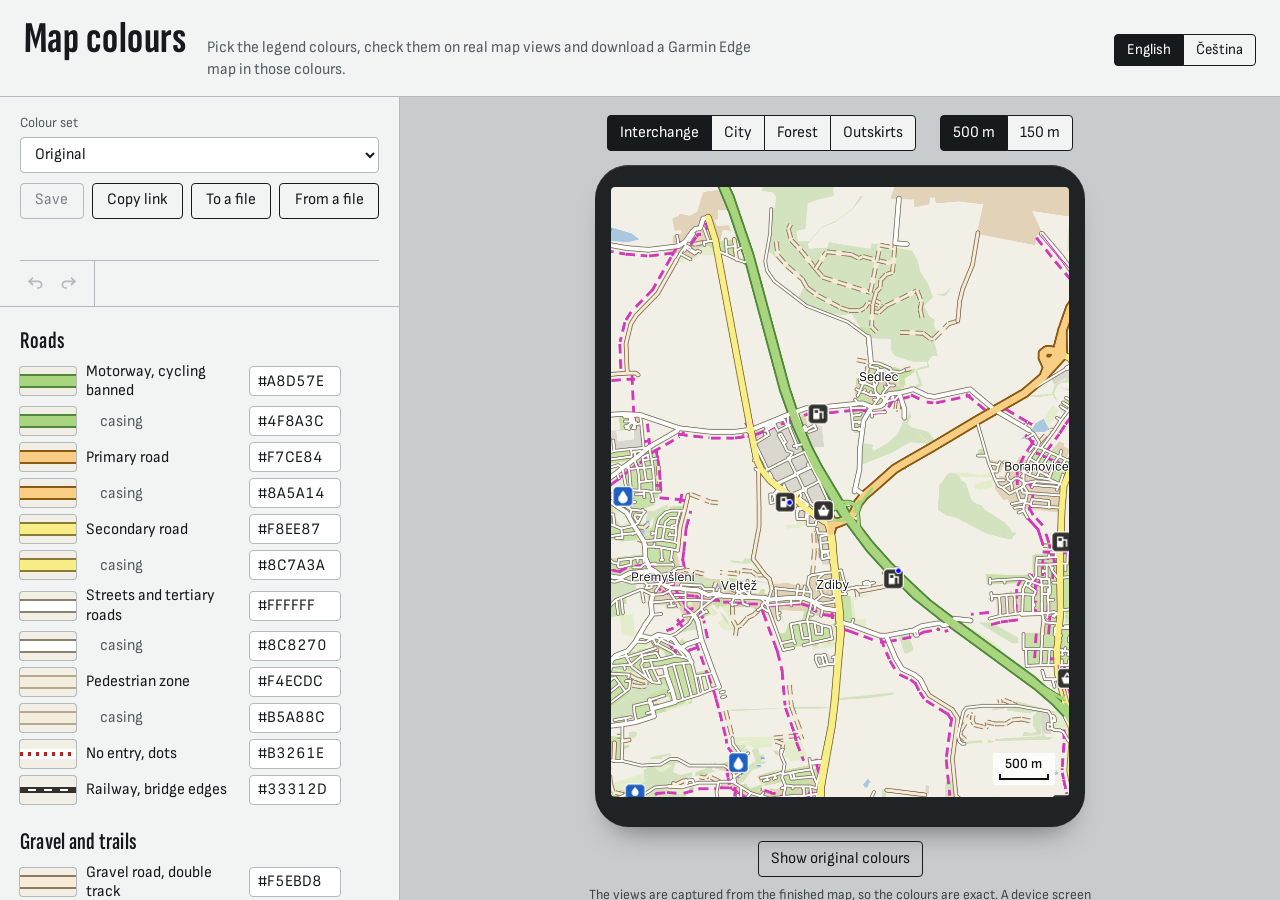
==== index.html @ 85e08452 "Publish the map colours page, 2026-11-19 Co-Authored-By: Claude Fable 5.2 <noreply@anthropic.com>" ====
<!doctype html>
<html lang="en">
<head>
<meta charset="utf-8">
<meta name="viewport" content="width=device-width, initial-scale=1">
<title>Map colours for Garmin Edge</title>
<meta name="description" content="Pick the colours of a cycling map for Garmin Edge, preview them and download the recoloured .img. Everything happens in your browser.">
<link rel="icon" href="data:,">
<link rel="preconnect" href="https://fonts.googleapis.com">
<link rel="preconnect" href="https://fonts.gstatic.com" crossorigin>
<link href="https://fonts.googleapis.com/css2?family=Sofia+Sans+Extra+Condensed:wght@600;700&family=Sofia+Sans+Semi+Condensed:wght@400;500;600&display=swap" rel="stylesheet">
<link rel="stylesheet" href="style.css">
</head>
<body>
<header class="top">
  <h1 data-i18n="heading">Map colours</h1>
  <p class="lede" data-i18n="lede">Pick the legend colours, check them on real map views and download a Garmin Edge map in those colours.</p>
  <nav class="languages" id="languages" aria-label="Language" data-i18n-label="languages"></nav>
</header>

<main class="bench">
  <section class="legend" aria-label="Legend" data-i18n-label="legend">
    <div class="legend-tools">
      <label class="field">
        <span data-i18n="presetLabel">Colour set</span>
        <select id="preset"></select>
      </label>
      <p class="preset-note" id="preset-note" hidden></p>
      <div class="tool-row" id="set-tools">
        <button type="button" id="save-set" data-i18n="saveSet">Save</button>
        <button type="button" id="copy-link" data-i18n="copyLink" data-i18n-title="copyLinkTitle">Copy link</button>
        <button type="button" id="save-palette" data-i18n="toFile" data-i18n-label="savePalette" data-i18n-title="savePalette">To a file</button>
        <button type="button" id="load-palette" data-i18n="fromFile" data-i18n-label="loadPalette" data-i18n-title="loadPalette">From a file</button>
        <input type="file" id="palette-file" accept="application/json,.json" hidden>
      </div>
      <form class="tool-row" id="set-form" novalidate hidden>
        <input type="text" id="set-name" maxlength="40" spellcheck="false" autocomplete="off">
        <button type="submit" id="set-confirm">Save</button>
        <button type="button" class="icon" id="set-cancel" aria-label="Cancel" data-i18n-label="cancel" data-i18n-title="cancel">
          <svg viewBox="0 0 24 24" aria-hidden="true"><path d="M6 6l12 12"/><path d="M18 6L6 18"/></svg>
        </button>
      </form>
      <p class="message" id="palette-message" role="status"></p>
    </div>
    <div class="history" role="group" aria-label="History of changes" data-i18n-label="history">
      <button type="button" class="history-arrow" id="history-back" aria-label="Step back" data-i18n-label="historyBack">
        <svg viewBox="0 0 24 24" aria-hidden="true"><path d="M9 14l-4-4 4-4"/><path d="M5 10h11a4 4 0 1 1 0 8h-1"/></svg>
      </button>
      <button type="button" class="history-arrow" id="history-forward" aria-label="Step forward" data-i18n-label="historyForward">
        <svg viewBox="0 0 24 24" aria-hidden="true"><path d="M15 14l4-4-4-4"/><path d="M19 10H8a4 4 0 1 0 0 8h1"/></svg>
      </button>
      <div class="history-strip" id="history-strip"></div>
    </div>
    <div id="legend"></div>
  </section>

  <section class="stage" aria-label="Preview" data-i18n-label="preview">
    <div class="stage-controls">
      <div class="tabs" id="scenes" role="tablist" aria-label="Place" data-i18n-label="place"></div>
      <div class="segmented" id="screens" role="group" aria-label="Scale" data-i18n-label="scale"></div>
    </div>

    <div class="device">
      <div class="screen" id="screen">
        <canvas id="view" width="960" height="1280" aria-label="Map view in the chosen colours" data-i18n-label="viewLabel"></canvas>
        <div class="scale" id="scale" hidden><span id="scale-label"></span><i id="scale-bar"></i></div>
        <p class="screen-status" id="frame-status" role="status">Loading the view…</p>
      </div>
    </div>

    <div class="under-device">
      <button type="button" id="compare" aria-pressed="false">Show original colours</button>
      <p class="credit">
        <span data-i18n="credit">The views are captured from the finished map, so the colours are exact. A device screen looks paler than a monitor.</span>
        <a href="https://www.openstreetmap.org/copyright" data-i18n="osmCredit">Map data © OpenStreetMap contributors, ODbL</a>
      </p>
    </div>

    <div class="export">
      <h2 data-i18n="exportHeading">Download the map</h2>
      <div class="field" id="device-field" hidden>
        <span id="device-label" data-i18n="device">Device</span>
        <div class="segmented" id="devices" role="group" aria-labelledby="device-label"></div>
      </div>
      <div class="export-row">
        <label class="field">
          <span data-i18n="region">Region</span>
          <select id="region"></select>
        </label>
        <button type="button" class="primary" id="download" data-i18n="download">Download .img</button>
      </div>
      <progress id="progress" max="1" value="0" hidden></progress>
      <p class="message" id="export-message" role="status">The file is put together in your browser; nothing is sent to a server. Copy it to the Garmin folder on the device.</p>
    </div>

    <section class="install" aria-labelledby="install-heading">
      <h2 id="install-heading" data-i18n="installHeading">Put the map on your Edge</h2>
      <ol>
        <li data-i18n="installConnect">Connect the Edge to a computer with a USB cable. Windows shows it in Explorer. On a Mac, an Edge 530, 830 or 1030 appears as a disk in Finder; an Edge 540, 840, 1040, 1050 or newer needs a file transfer app such as OpenMTP.</li>
        <li data-i18n="installCopy">Copy the downloaded .img file into the Garmin folder on the device. The file can have any name.</li>
        <li data-i18n="installRestart">Unplug the cable and wait for the Edge to restart.</li>
        <li data-i18n="installEnable">On the Edge, open the settings of the profile you ride with, go to Navigation, then Map, and switch the new map on in the list of maps.</li>
        <li data-i18n="installDetail" data-device="edge1060" hidden>In the same Map settings, open Appearance and set Map Detail to Less. The map is drawn for that setting.</li>
        <li data-i18n="installStock">Leave Garmin's own map switched on as well. This map is drawn on top; routes are still calculated by Garmin's map, because this one has no routing data.</li>
      </ol>
      <p class="install-note" data-i18n="installTried">Tried on an Edge 830 so far: labels, navigation and rerouting work. For other models the steps follow Garmin's manuals. If the map does not appear, switch Garmin's map off for a moment to check that the device reads the file.</p>    </section>
  </section>
</main>

<script type="module" src="app.js"></script>
</body>
</html>
---- style.css ----
/* Стол картографа: нейтрально-серое окружение, чтобы интерфейс не искажал восприятие цветов карты. */
:root {
  --surround: #C8CCCE;
  --panel: #F2F3F3;
  --ink: #171A1C;
  --muted: #555D61;
  --rule: #B3B9BC;
  --accent: #0A6B74;
  --bezel: #1F2326;
  --map-bg: #F1EFE6;
  --ui: "Sofia Sans Semi Condensed", "Helvetica Neue", Arial, sans-serif;
  --display: "Sofia Sans Extra Condensed", "Arial Narrow", sans-serif;
}

* { box-sizing: border-box; }

body {
  margin: 0;
  background: var(--surround);
  color: var(--ink);
  font: 400 16px/1.4 var(--ui);
  /* Легенда и превью прокручиваются порознь: кадр остаётся на виду, пока листаешь цвета. */
  height: 100vh;
  display: flex;
  flex-direction: column;
}

button, select, input { font: inherit; color: inherit; }

:focus-visible { outline: 2px solid var(--accent); outline-offset: 2px; }

.top {
  display: flex;
  align-items: baseline;
  gap: 20px;
  flex-wrap: wrap;
  padding: 18px 24px 14px;
  background: var(--panel);
  border-bottom: 1px solid var(--rule);
}

h1 {
  margin: 0;
  font: 700 44px/0.95 var(--display);
  letter-spacing: 0.01em;
}

.lede { margin: 0; max-width: 62ch; color: var(--muted); }

.languages { margin-left: auto; align-self: center; }
.languages button { height: 32px; font-size: 15px; }

.bench {
  flex: 1;
  min-height: 0;
  display: grid;
  grid-template-columns: minmax(320px, 400px) 1fr;
}
.legend, .stage { overflow-y: auto; }

/* ---------- легенда ---------- */
.legend {
  background: var(--panel);
  border-right: 1px solid var(--rule);
  padding: 16px 20px 40px;
}

.legend-tools { padding-bottom: 14px; border-bottom: 1px solid var(--rule); container-type: inline-size; }

.field { display: grid; gap: 4px; }
.field[hidden] { display: none; }
.field > span { font-size: 14px; color: var(--muted); }

select {
  height: 36px;
  padding: 0 10px;
  border: 1px solid var(--rule);
  border-radius: 4px;
  background: #fff;
}

.preset-note { margin: 8px 0 0; font-size: 14px; color: var(--muted); }

.tool-row { display: flex; gap: 8px; flex-wrap: wrap; margin-top: 10px; }
.tool-row[hidden] { display: none !important; }
/* Четыре кнопки набора занимают строку целиком; где строка для них узка, встают два на два, а не три и одна. */
#set-tools button { flex: 1 1 auto; padding: 0 10px; }
@container (max-width: 349px) {
  #set-tools { display: grid; grid-template-columns: 1fr 1fr; }
}
/* Кнопка «Сохранить» на готовом наборе: выглядит выключенной, но по нажатию объясняет почему. */
.tool-row button[aria-disabled="true"] { border-color: var(--rule); color: #7A8286; cursor: default; }
.tool-row button[aria-disabled="true"]:hover { background: transparent; }

/* Строка кнопок на время превращается в поле: имя набора или ссылка. */
#set-form { flex-wrap: nowrap; }
#set-name {
  flex: 1;
  min-width: 0;
  height: 36px;
  padding: 0 10px;
  border: 1px solid var(--rule);
  border-radius: 4px;
  background: #fff;
}
#set-name.invalid { border-color: #9B1C1C; }
button.icon { flex: none; width: 36px; padding: 0; display: grid; place-items: center; }
button.icon svg {
  width: 18px;
  height: 18px;
  fill: none;
  stroke: currentColor;
  stroke-width: 2;
  stroke-linecap: round;
}

button {
  height: 36px;
  padding: 0 12px;
  border: 1px solid var(--ink);
  border-radius: 4px;
  background: transparent;
  cursor: pointer;
}
button:hover { background: rgba(23, 26, 28, 0.07); }
button[aria-pressed="true"] { background: var(--ink); color: #fff; }
button.primary { background: var(--ink); color: #fff; font-weight: 600; padding: 0 18px; }
button.primary:hover { background: #2C3236; }
button:disabled { opacity: 0.5; cursor: default; }

.message { margin: 8px 0 0; font-size: 14px; color: var(--muted); min-height: 1.4em; }
.message.error { color: #9B1C1C; }

/* История правок: стрелки и лента образцов. Прилипает к верху легенды, чтобы быть под рукой в конце списка.
   Отступ прилипания браузер считает от края содержимого, поэтому top гасит верхнее поле легенды. */
.history {
  position: sticky;
  top: -16px;
  z-index: 1;
  display: flex;
  align-items: center;
  gap: 4px;
  height: 46px;
  margin: 0 -20px;
  padding: 0 20px;
  background: var(--panel);
  border-bottom: 1px solid var(--rule);
}
.history-arrow {
  flex: none;
  width: 30px;
  height: 30px;
  padding: 0;
  border: 0;
  display: grid;
  place-items: center;
}
.history-arrow svg {
  width: 20px;
  height: 20px;
  fill: none;
  stroke: currentColor;
  stroke-width: 2;
  stroke-linecap: round;
  stroke-linejoin: round;
}
/* Не disabled: кнопка остаётся в порядке обхода и не теряет фокус, когда шаги кончились. */
.history-arrow[aria-disabled="true"] { color: var(--rule); cursor: default; }
.history-arrow[aria-disabled="true"]:hover { background: transparent; }

.history-strip {
  position: relative;
  flex: 1;
  width: 0;                /* иначе длинная лента распирает страницу на узком экране, вместо того чтобы прокручиваться */
  min-width: 0;
  display: flex;
  align-items: center;
  gap: 7px;
  height: 100%;
  margin-left: 6px;
  padding: 0 6px 0 12px;
  border-left: 1px solid var(--rule);
  overflow-x: auto;
  scrollbar-width: none;
}
.history-strip::-webkit-scrollbar { display: none; }

.swatch {
  flex: none;
  display: flex;
  width: 22px;
  height: 22px;
  padding: 0;
  border: 0;
  border-radius: 3px;
  box-shadow: 0 0 0 1px var(--rule);
  overflow: hidden;
}
.swatch i { flex: 1; }
.swatch[aria-current="step"] { box-shadow: 0 0 0 2px var(--panel), 0 0 0 4px var(--ink); }
/* Отменённые шаги: бледнеет заливка, рамка остаётся, иначе светлый образец пропадает совсем. */
.swatch.ahead i { opacity: 0.35; }
.swatch.ahead:hover i, .swatch.ahead:focus-visible i { opacity: 1; }

.group h2 {
  margin: 22px 0 6px;
  font: 600 24px/1 var(--display);
  letter-spacing: 0.01em;
}

.row {
  display: grid;
  grid-template-columns: 56px 1fr 92px 28px;
  align-items: center;
  gap: 10px;
  padding: 3px 0;
}
.row.sub .name { color: var(--muted); padding-left: 14px; }

.name { min-width: 0; overflow-wrap: anywhere; line-height: 1.2; }

/* Образец стоит на плашке цвета фона карты: контраст с фоном виден прямо в легенде. */
.well {
  position: relative;
  width: 56px;
  height: 28px;
  border-radius: 3px;
  background: var(--map-bg);
  box-shadow: 0 0 0 1px var(--rule);
  display: grid;
  place-items: center;
  overflow: hidden;
}
.well input[type="color"] {
  position: absolute;
  inset: 0;
  width: 100%;
  height: 100%;
  opacity: 0;
  cursor: pointer;
  border: 0;
  padding: 0;
}
.well:focus-within { outline: 2px solid var(--accent); outline-offset: 2px; }

.sample { display: block; width: 100%; }
.k-road .sample { height: 14px; background: var(--c); border-block: 2px solid var(--pair); }
.k-casing .sample { height: 14px; background: var(--pair); border-block: 2px solid var(--c); }
.k-line .sample { height: 3px; background: var(--c); }
.k-dash .sample { height: 3px; background: repeating-linear-gradient(90deg, var(--c) 0 6px, transparent 6px 10px); }
.k-longdash .sample { height: 4px; background: repeating-linear-gradient(90deg, var(--c) 0 11px, transparent 11px 17px); }
.k-dotline .sample { height: 3px; background: repeating-linear-gradient(90deg, var(--c) 0 3px, transparent 3px 8px); }
.k-dots .sample {
  height: 10px;
  background:
    repeating-linear-gradient(90deg, var(--c) 0 3px, transparent 3px 8px) center / 100% 4px no-repeat,
    var(--pair);
}
.k-rail .sample {
  height: 6px;
  background:
    repeating-linear-gradient(90deg, transparent 0 8px, var(--pair) 8px 16px) center / 100% 2px no-repeat,
    var(--c);
}
.k-area .sample { height: 28px; background: var(--c); }
.k-marks .sample {
  height: 28px;
  background: radial-gradient(circle, var(--c) 0 1.6px, transparent 2px) 0 0 / 11px 11px, var(--pair);
}
.k-hatch .sample {
  height: 28px;
  background: repeating-linear-gradient(135deg, var(--c) 0 2px, transparent 2px 9px);
}
.k-wet .sample {
  height: 28px;
  background: linear-gradient(90deg, var(--c) 0 50%, transparent 50%) 0 3px / 16px 7px;
  -webkit-mask: repeating-linear-gradient(#000 0 2px, transparent 2px 7px);
  mask: repeating-linear-gradient(#000 0 2px, transparent 2px 7px);
}
.k-text .sample { width: auto; color: var(--c); font: 600 17px/1 var(--ui); }

.hex {
  width: 92px;
  height: 30px;
  padding: 0 8px;
  border: 1px solid var(--rule);
  border-radius: 4px;
  background: #fff;
  font-variant-numeric: tabular-nums;
  text-transform: uppercase;
}
.hex.invalid { border-color: #9B1C1C; }

.undo {
  width: 28px;
  height: 28px;
  padding: 0;
  border: 0;
  border-radius: 50%;
  font-size: 17px;
  line-height: 1;
  color: var(--accent);
  visibility: hidden;
}
.row.changed .undo { visibility: visible; }

/* ---------- превью ---------- */
.stage {
  padding: 18px 24px 48px;
  display: grid;
  justify-items: center;
  align-content: start;
  gap: 14px;
}

.stage-controls {
  display: flex;
  gap: 14px 24px;
  flex-wrap: wrap;
  justify-content: center;
  align-items: center;
}

.tabs, .segmented, .languages { display: flex; flex-wrap: wrap; }
.tabs button, .segmented button, .languages button { border-radius: 0; margin-left: -1px; background: var(--panel); }
.tabs button:first-child, .segmented button:first-child, .languages button:first-child { border-radius: 4px 0 0 4px; margin-left: 0; }
.tabs button:last-child, .segmented button:last-child, .languages button:last-child { border-radius: 0 4px 4px 0; }
.tabs button[aria-selected="true"], .segmented button[aria-pressed="true"], .languages button[aria-pressed="true"] { background: var(--ink); color: #fff; }

.device {
  padding: 22px 16px 30px;
  border-radius: 34px;
  background: var(--bezel);
  box-shadow: 0 1px 0 #3A4044 inset, 0 18px 30px -18px rgba(0, 0, 0, 0.55);
  max-width: 100%;
}

.screen {
  position: relative;
  container-type: inline-size;
  /* 480 точек — размер области карты на приборе; на низком экране кадр сжимается, чтобы влезть целиком */
  width: clamp(300px, calc((100vh - 290px) * 0.75), 480px);
  max-width: 100%;
  aspect-ratio: 3 / 4;
  background: #000;
  border-radius: 4px;
  overflow: hidden;
}
.screen canvas { display: block; width: 100%; height: 100%; }

.scale {
  position: absolute;
  right: 14px;
  bottom: 12px;
  display: grid;
  justify-items: center;
  gap: 3px;
  padding: 4px 6px 5px;
  background: rgba(255, 255, 255, 0.82);
  border-radius: 2px;
  font: 600 14px/1 var(--ui);
  color: #111;
}
.scale i {
  display: block;
  height: 6px;
  border: 2px solid #111;
  border-top: 0;
}

.screen-status {
  position: absolute;
  inset: 0;
  margin: 0;
  display: grid;
  place-items: center;
  padding: 24px;
  text-align: center;
  color: #E4E7E8;
  background: rgba(20, 23, 25, 0.86);
}
.screen-status[hidden] { display: none; }

.under-device { display: grid; justify-items: center; gap: 8px; max-width: 520px; }
.credit { margin: 0; font-size: 14px; color: #3F474B; text-align: center; }
.credit a { color: inherit; text-underline-offset: 2px; }

.export, .install {
  width: min(520px, 100%);
  padding: 16px 18px 14px;
  background: var(--panel);
  border: 1px solid var(--rule);
  border-radius: 6px;
}
.export h2, .install h2 { margin: 0 0 10px; font: 600 24px/1 var(--display); }

.install ol { margin: 0; padding-left: 1.3em; display: grid; gap: 6px; }
.install ol li::marker { font-weight: 600; font-variant-numeric: tabular-nums; }
.install-note { margin: 12px 0 0; font-size: 14px; color: var(--muted); }
/* Выбор прибора: две равные кнопки во всю ширину; на узком экране подпись переносится внутри кнопки. */
#device-field { margin-bottom: 12px; }
#devices { flex-wrap: nowrap; }
#devices button { flex: 1 1 0; height: auto; min-height: 36px; padding: 6px 10px; line-height: 1.2; }
.export-row { display: flex; gap: 12px; align-items: end; flex-wrap: wrap; }
.export-row .field { flex: 1 1 200px; }
progress { width: 100%; height: 8px; margin-top: 12px; accent-color: var(--accent); }

@media (max-width: 860px) {
  body { height: auto; display: block; }
  .legend, .stage { overflow-y: visible; }
  .stage > * { min-width: 0; max-width: 100%; }
  .device { padding: 16px 10px 22px; border-radius: 26px; }
  .screen { width: min(480px, calc(100vw - 52px)); }
  .bench { grid-template-columns: 1fr; }
  .stage { order: -1; padding: 16px 16px 28px; }
  .legend { border-right: 0; border-top: 1px solid var(--rule); padding: 16px 16px 40px; }
  .history { top: 0; margin: 0 -16px; padding: 0 16px; }
  h1 { font-size: 36px; }
  .top { padding: 14px 16px 12px; gap: 10px 20px; }
  .languages { margin-left: 0; }
}
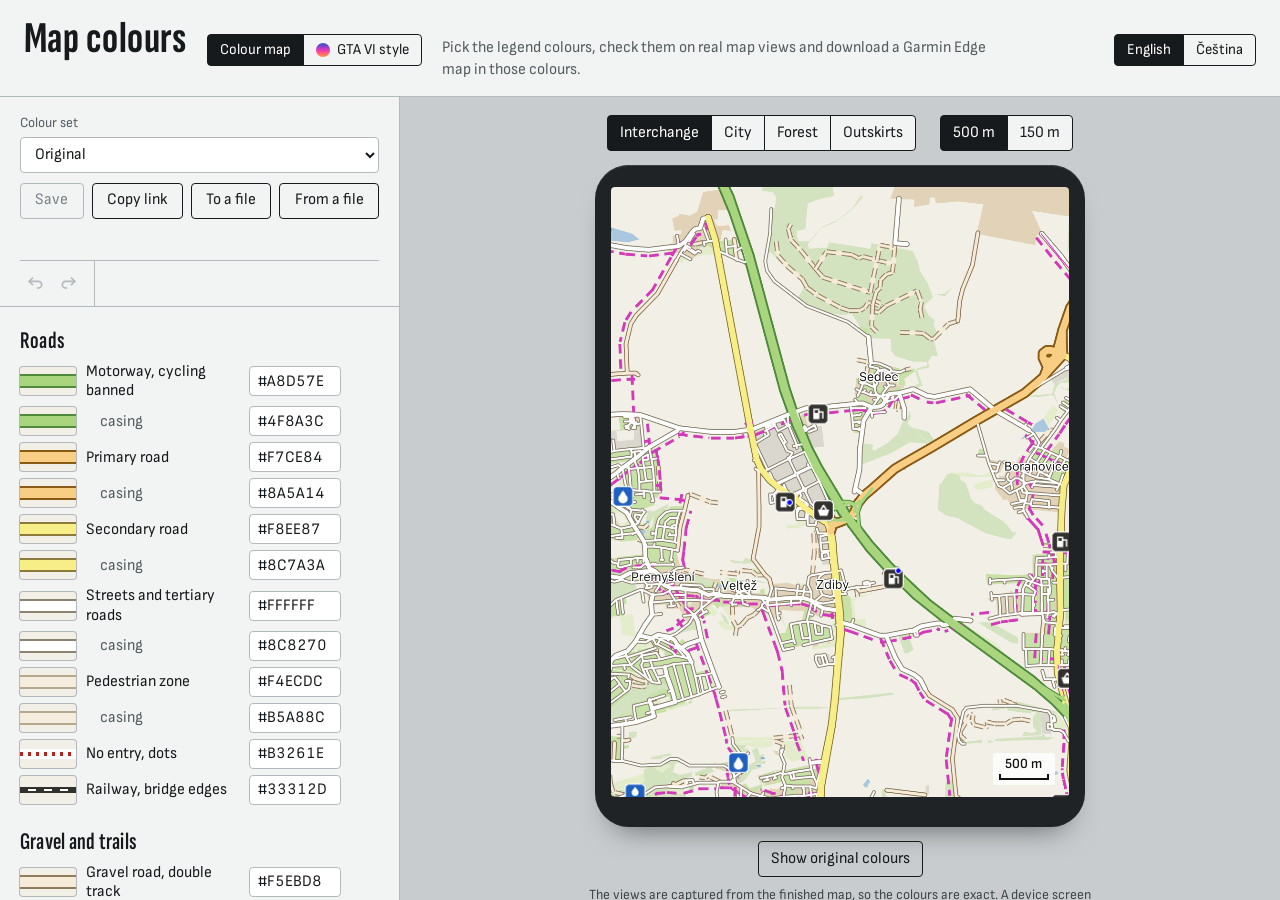
==== commit 32081bf7: "Publish the map colours page, 2026-11-25 Co-Authored-By: Claude Opus 5.5 <noreply@anthropic.com>" ====
--- a/index.html
+++ b/index.html
@@ -9,12 +9,18 @@
 <link rel="preconnect" href="https://fonts.googleapis.com">
 <link rel="preconnect" href="https://fonts.gstatic.com" crossorigin>
 <link href="https://fonts.googleapis.com/css2?family=Sofia+Sans+Extra+Condensed:wght@600;700&family=Sofia+Sans+Semi+Condensed:wght@400;500;600&display=swap" rel="stylesheet">
-<link rel="stylesheet" href="style.css">
+<link rel="stylesheet" href="style.css?v=0264073da9">
+<link rel="stylesheet" href="gta.css?v=0264073da9">
 </head>
 <body>
+<div class="sky" aria-hidden="true"><i class="day"></i><i class="night"></i></div>
 <header class="top">
   <h1 data-i18n="heading">Map colours</h1>
-  <p class="lede" data-i18n="lede">Pick the legend colours, check them on real map views and download a Garmin Edge map in those colours.</p>
+  <nav class="modes" id="modes" aria-label="Map" data-i18n-label="modes">
+    <a href="./" data-mode="colour" data-i18n="modeColour">Colour map</a>
+    <a href="?map=gta" data-mode="gta" class="gta" data-i18n="modeGta">GTA VI style</a>
+  </nav>
+  <p class="lede" id="lede" data-i18n="lede">Pick the legend colours, check them on real map views and download a Garmin Edge map in those colours.</p>
   <nav class="languages" id="languages" aria-label="Language" data-i18n-label="languages"></nav>
 </header>
 
@@ -107,6 +113,82 @@
   </section>
 </main>
 
-<script type="module" src="app.js"></script>
+<!-- Режим «GTA VI style» (gta.js, gta.css): готовая карта, цвета не меняются, поэтому без редактора. -->
+<div class="gta-page" id="gta-page" hidden>
+  <main class="gta-main">
+    <section class="hero">
+      <div class="pitch">
+        <p class="eyebrow" data-i18n="gtaEyebrow">New · Prague and Brdy</p>
+        <h2 class="title"><span class="pre" data-i18n="gtaTitlePre">The map in</span><span class="big" data-i18n="gtaTitle">GTA VI style</span></h2>
+        <p class="gta-lede" data-i18n="gtaLede">Roads in one colour, houses, a light map by day and a dark one at night. Nothing to set up: the colours are fixed.</p>
+        <ul class="features">
+          <li><span class="ico"><svg class="i" viewBox="0 0 24 24" aria-hidden="true"><path d="M4 21 9 3M20 21 15 3M12 6v2M12 11v2M12 16v3"/></svg></span>
+            <span><b data-i18n="gtaRoadsTitle">One road grey</b><span data-i18n="gtaRoads">Gold lanes on motorways, pale yellow on main roads.</span></span></li>
+          <li><span class="ico"><svg class="i" viewBox="0 0 24 24" aria-hidden="true"><path d="M3 21h18M5 21V11l7-6 7 6v10M10 21v-6h4v6"/></svg></span>
+            <span><b data-i18n="gtaHousesTitle">Houses</b><span data-i18n="gtaHouses">Every building, from 120 m in.</span></span></li>
+          <li><span class="ico"><svg class="i" viewBox="0 0 24 24" aria-hidden="true"><path d="M21 13.5A8.5 8.5 0 1 1 10.5 3a6.6 6.6 0 0 0 10.5 10.5Z"/></svg></span>
+            <span><b data-i18n="gtaNightTitle">Day and night</b><span data-i18n="gtaNight">The Edge switches with its own day and night mode.</span></span></li>
+          <li><span class="ico"><svg class="i" viewBox="0 0 24 24" aria-hidden="true"><path d="M5 20c2-3 1-6 4-8s5-1 6-4 1-4 3-5"/><path d="M4 9h3M15 17h4" stroke-dasharray="1 3"/></svg></span>
+            <span><b data-i18n="gtaTrailsTitle">Trails up close</b><span data-i18n="gtaTrails">Paths and rough tracks only at 50–80 m.</span></span></li>
+        </ul>
+        <div class="card get">
+          <h2 data-i18n="exportHeading">Download the map</h2>
+          <div class="get-row">
+            <label class="field"><span data-i18n="region">Region</span><select id="gta-region"></select></label>
+            <button type="button" class="go" id="gta-download"><svg viewBox="0 0 24 24" aria-hidden="true"><path d="M12 4v11M7 10l5 5 5-5M5 20h14"/></svg><span data-i18n="download">Download .img</span></button>
+          </div>
+          <progress id="gta-progress" max="1" value="0" hidden></progress>
+          <p class="note" id="gta-message" role="status"></p>
+        </div>
+      </div>
+
+      <div class="viewer">
+        <div class="pills scenes" id="gta-scenes" role="group" aria-label="Place" data-i18n-label="place"></div>
+        <div class="minimap">
+          <div class="mm-screen">
+            <img class="d" alt="" data-i18n-label="gtaDayView">
+            <img class="n" alt="" data-i18n-label="gtaNightView">
+            <!-- ездок в середине кадра, как Edge держит своё место на карте -->
+            <svg class="player" viewBox="-16 -16 32 32" aria-hidden="true"><circle r="13" fill="#111" stroke="#fff" stroke-width="2"/><path d="M0 -7.5 6.5 6.5 0 3 -6.5 6.5Z" fill="#fff"/></svg>
+            <p class="mm-status" id="gta-status" role="status" hidden></p>
+          </div>
+          <span class="north" aria-hidden="true">N</span>
+        </div>
+        <p class="place" id="gta-place"><b></b><span></span></p>
+        <div class="controls">
+          <div class="pills time" id="gta-time" role="group" aria-label="Day or night" data-i18n-label="gtaTime">
+            <button type="button" data-time="day"><svg viewBox="0 0 24 24" aria-hidden="true"><circle cx="12" cy="12" r="4"/><path d="M12 2v2M12 20v2M4.9 4.9l1.4 1.4M17.7 17.7l1.4 1.4M2 12h2M20 12h2M4.9 19.1l1.4-1.4M17.7 6.3l1.4-1.4"/></svg><span data-i18n="gtaDay">Day</span></button>
+            <button type="button" data-time="night"><svg viewBox="0 0 24 24" aria-hidden="true"><path d="M21 13.5A8.5 8.5 0 1 1 10.5 3a6.6 6.6 0 0 0 10.5 10.5Z"/></svg><span data-i18n="gtaNightButton">Night</span></button>
+          </div>
+          <div class="pills zoom" id="gta-screens" role="group" aria-label="Scale" data-i18n-label="scale"></div>
+        </div>
+        <p class="credit"><span data-i18n="gtaCredit">Views from the finished map.</span> <a href="https://www.openstreetmap.org/copyright" data-i18n="osmCredit">Map data © OpenStreetMap contributors, ODbL</a></p>
+      </div>
+    </section>
+
+    <section class="key" aria-labelledby="gta-key-heading">
+      <div class="key-head"><h2 id="gta-key-heading" data-i18n="gtaKeyHeading">Map key</h2><p id="gta-key-note"></p></div>
+      <div class="key-grid" id="gta-key"></div>
+    </section>
+
+    <section class="gta-install" aria-labelledby="gta-install-heading">
+      <h2 class="install-head" id="gta-install-heading" data-i18n="installHeading">Put the map on your Edge</h2>
+      <div class="card">
+        <ol>
+          <li data-i18n="installConnect">Connect the Edge to a computer with a USB cable.</li>
+          <li data-i18n="gtaInstallCopy">Copy the downloaded .img file into the Garmin folder on the device, or into Garmin/Maps on an Edge 1050 or 1060. The file can have any name.</li>
+          <li data-i18n="installRestart">Unplug the cable and wait for the Edge to restart.</li>
+          <li data-i18n="installEnable">On the Edge, open the settings of the profile you ride with, go to Navigation, then Map, and switch the new map on in the list of maps.</li>
+          <li data-i18n="gtaInstallDetail">On an Edge 1050 or 1060, open Appearance in the same Map settings and set Map Detail to Less. The map is drawn for that setting.</li>
+          <li data-i18n="gtaInstallStock">This map covers Garmin's map completely. Routes are still calculated by Garmin's map, so keep it switched on for navigation.</li>
+        </ol>
+        <p class="gta-note" data-i18n="gtaInstallTried">Not tried on a device yet.</p>
+      </div>
+    </section>
+  </main>
+  <footer class="foot" data-i18n="gtaFootnote">Inspired by GTA VI. A fan-made map, not affiliated with Rockstar Games.</footer>
+</div>
+
+<script type="module" src="app.js?v=0264073da9"></script>
 </body>
 </html>
--- a/gta.css
+++ b/gta.css
@@ -0,0 +1,255 @@
+/* Режим «GTA VI style» (gta.js). Всё здесь действует только при body.gta, кроме переключателя
+   в шапке и скрытого неба. Цвета страницы следуют за переключателем «День / Ночь» под картой.
+   Градиенты — из коллекции grabient.com/gta-6-gradients, с её собственными опорными цветами. */
+
+:root {
+  /* 3. градиент логотипа: оранжевый, розовый, фиолетовый, синий */
+  --g-logo: linear-gradient(90deg in oklch, oklch(76.53% 0.1575 52.90), oklch(70.47% 0.1875 15.90), oklch(64.09% 0.2332 342.10), oklch(56.28% 0.2161 315.90), oklch(49.93% 0.1873 292.21), oklch(51.56% 0.1814 265.12));
+  --g-logo-up: linear-gradient(0deg in oklch, oklch(76.53% 0.1575 52.90) 0%, oklch(70.47% 0.1875 15.90) 26%, oklch(64.09% 0.2332 342.10) 48%, oklch(56.28% 0.2161 315.90) 68%, oklch(49.93% 0.1873 292.21) 81%, oklch(51.56% 0.1814 265.12) 100%);
+  /* 1. неоновый кобальт, маджента и красный */
+  --g-neon: linear-gradient(90deg in oklch, oklch(58.66% 0.2094 265.08), oklch(63.39% 0.1929 277.76), oklch(62.99% 0.1819 309.46), oklch(60.24% 0.2163 349.62), oklch(61.42% 0.2494 25.56));
+  /* 9. закат над Леонидой */
+  --g-sun: radial-gradient(circle at 50% 50% in oklch, oklch(61.81% 0.2398 350.16) 0%, oklch(67.44% 0.2204 10.41) 15%, oklch(77.95% 0.1339 40.45) 33%, oklch(85.66% 0.0936 57.81) 46%, oklch(79.33% 0.1168 34.75) 56%, oklch(67.49% 0.1597 355.63) 64%, oklch(54.59% 0.1953 316.66) 72%, oklch(43.92% 0.1927 292.06) 80%, oklch(33.27% 0.1581 275.68) 87%, oklch(24.19% 0.1178 264.57) 95%, oklch(20.10% 0.0803 259.59) 100%);
+  /* 7. пастельные небоскрёбы из второго трейлера */
+  --g-sky: linear-gradient(180deg in oklch, oklch(71.82% 0.0712 229.34) 0%, oklch(79.91% 0.0538 295.94) 23%, oklch(84.64% 0.0631 351.90) 36%, oklch(90.71% 0.0453 42.66) 48%, oklch(94.42% 0.0237 79.14) 58%, oklch(89.11% 0.0373 142.84) 71%, oklch(80.35% 0.0620 188.01) 84%, oklch(71.33% 0.0820 192.43) 100%);
+  --gta-ease: cubic-bezier(.2, .7, .2, 1);
+  --gta-fade: 320ms;
+}
+
+/* ---------- переключатель карт в шапке (виден в обоих режимах) ---------- */
+.modes { display: flex; align-self: center; }
+.modes a {
+  display: inline-flex; align-items: center; gap: 7px; height: 32px; padding: 0 12px; margin-left: -1px;
+  border: 1px solid var(--ink); background: var(--panel); color: var(--ink); font-size: 15px; text-decoration: none;
+}
+.modes a:first-child { border-radius: 4px 0 0 4px; margin-left: 0; }
+.modes a:last-child { border-radius: 0 4px 4px 0; }
+.modes a:hover { background: #E4E6E7; }
+.modes a[aria-current="page"] { background: var(--ink); color: #fff; }
+.modes .gta::before { content: ""; width: 14px; height: 14px; border-radius: 50%; background: var(--g-logo-up); }
+
+.sky { display: none; }
+
+/* ---------- цвета режима: ночь и день ---------- */
+body.gta[data-time="night"] {
+  --bg: #0E142C;           /* земля ночной карты: экран и страница — одна поверхность */
+  --ink: #F2F4FA;
+  --muted: #C0B7DD;
+  --accent: #F79AC9;
+  --surface: rgba(19, 25, 56, 0.66);
+  --chip: rgba(255, 255, 255, 0.06);
+  --line: rgba(192, 183, 221, 0.2);
+  --ring: #F3459E;
+  --pressed-bg: #F2F4FA;
+  --pressed-ink: #0E142C;
+  --title: var(--g-logo-up);
+}
+body.gta[data-time="day"] {
+  --bg: #F5EBDB;
+  --ink: #191433;
+  --muted: #45386F;
+  --accent: #833FC5;
+  --surface: rgba(255, 255, 255, 0.7);
+  --chip: rgba(255, 255, 255, 0.55);
+  --line: rgba(69, 56, 111, 0.18);
+  --ring: #833FC5;
+  --pressed-bg: #191433;
+  --pressed-ink: #FFFFFF;
+  --title: var(--g-neon);
+}
+
+body.gta {
+  height: auto; min-height: 100dvh; display: block;
+  background: var(--bg); color: var(--ink);
+  transition: background-color var(--gta-fade) var(--gta-ease), color var(--gta-fade) var(--gta-ease);
+}
+body.gta :focus-visible { outline-color: var(--ring); outline-offset: 3px; }
+body.gta .bench { display: none; }
+
+/* Небо: два неподвижных слоя, которые сменяют друг друга, — градиенты анимировать не нужно. */
+body.gta .sky { display: block; position: fixed; inset: 0; z-index: -2; pointer-events: none; }
+.sky i { position: absolute; inset: 0; opacity: 0; transition: opacity var(--gta-fade) var(--gta-ease); }
+.sky .day { background: radial-gradient(ellipse 45% 55% at 74% 46%, rgba(255, 241, 226, 0.95), rgba(255, 213, 190, 0.5) 45%, transparent 75%), var(--g-sky); }
+.sky .night {
+  background:
+    radial-gradient(ellipse 70% 40% at 50% 112%, rgba(121, 39, 236, 0.34), transparent 70%),
+    radial-gradient(ellipse 40% 40% at 8% -8%, rgba(51, 93, 206, 0.28), transparent 70%),
+    #0E142C;
+}
+body.gta[data-time="day"] .sky .day, body.gta[data-time="night"] .sky .night { opacity: 1; }
+
+/* ---------- шапка в режиме GTA ---------- */
+body.gta .top {
+  position: sticky; top: 0; z-index: 10; align-items: center; gap: 12px 24px; padding: 14px 32px;
+  border-bottom: 0; background: var(--surface);
+  -webkit-backdrop-filter: blur(16px) saturate(1.3); backdrop-filter: blur(16px) saturate(1.3);
+}
+body.gta .top::after { content: ""; position: absolute; left: 0; right: 0; bottom: -3px; height: 3px; background: var(--g-logo); }
+body.gta h1 { font-size: 34px; line-height: 1; }
+
+body.gta .modes, body.gta .languages, .gta-page .pills {
+  display: flex; gap: 4px; padding: 4px; border-radius: 999px; background: var(--chip); box-shadow: inset 0 0 0 1px var(--line);
+}
+body.gta .modes a, body.gta .languages button, .gta-page .pills button {
+  display: inline-flex; align-items: center; justify-content: center; gap: 8px;
+  height: auto; min-height: 40px; margin: 0; padding: 0 16px;
+  border: 2px solid transparent; border-radius: 999px; background: transparent; color: var(--ink);
+  font-weight: 600; cursor: pointer;
+  transition: background-color 180ms var(--gta-ease), color 180ms var(--gta-ease);
+}
+body.gta .languages button { min-height: 36px; padding: 0 12px; font-size: 15px; }
+body.gta .modes a:first-child, body.gta .modes a:last-child,
+body.gta .languages button:first-child, body.gta .languages button:last-child { border-radius: 999px; margin-left: 0; }
+/* наведение — только на невыбранное, чтобы выбранная кнопка не теряла заливку под курсором */
+body.gta .modes a:not([aria-current]):hover, body.gta .languages button:not([aria-pressed="true"]):hover,
+.gta-page .pills button:not([aria-pressed="true"]):hover { background: var(--chip); }
+body.gta .languages [aria-pressed="true"], .gta-page .pills [aria-pressed="true"] { background: var(--pressed-bg); color: var(--pressed-ink); }
+body.gta .modes .gta[aria-current="page"] { background: linear-gradient(var(--bg), var(--bg)) padding-box, var(--g-logo) border-box; color: var(--ink); }
+
+/* ---------- первый экран: рассказ и мини-карта ---------- */
+.gta-page { overflow-x: clip; }       /* солнце за мини-картой не должно расширять страницу */
+.gta-page[hidden] { display: none; }
+.gta-main { max-width: 1320px; margin: 0 auto; padding: 0 32px; }
+.gta-page .hero {
+  display: grid; grid-template-columns: minmax(0, 1fr) auto; gap: 40px 56px; align-items: center;
+  min-height: calc(100dvh - 74px); padding: 28px 0 40px;
+}
+.gta-page .pitch { max-width: 580px; display: grid; gap: 22px; }
+.gta-page .eyebrow {
+  justify-self: start; margin: 0; padding: 5px 14px; border: 1.5px solid transparent; border-radius: 999px;
+  background: linear-gradient(var(--bg), var(--bg)) padding-box, var(--g-logo) border-box;
+  font-size: 15px; font-weight: 600; letter-spacing: .02em;
+}
+.gta-page .title { margin: 0; display: grid; gap: 2px; text-transform: uppercase; }
+.gta-page .title .pre { font: 800 clamp(26px, 2.6vw, 34px)/1 var(--display); letter-spacing: .08em; color: var(--muted); }
+.gta-page .title .big {
+  justify-self: start; padding: 0 .1em .04em 0;      /* место для наклона букв: background-clip его иначе срежет */
+  font: italic 900 clamp(68px, 8.4vw, 122px)/.86 var(--display); letter-spacing: -.005em;
+  background: var(--title); -webkit-background-clip: text; background-clip: text; color: transparent;
+}
+.gta-page .gta-lede { margin: 0; font-size: 19px; line-height: 1.5; max-width: 46ch; }
+
+.gta-page .features { margin: 0; padding: 0; list-style: none; display: grid; grid-template-columns: 1fr 1fr; gap: 14px 22px; }
+.gta-page .features li { display: grid; grid-template-columns: 38px 1fr; gap: 12px; align-items: start; font-size: 15px; line-height: 1.4; color: var(--muted); }
+.gta-page .features b { display: block; color: var(--ink); font-weight: 600; font-size: 16px; }
+.gta-page .ico { width: 38px; height: 38px; border-radius: 10px; display: grid; place-items: center; background: var(--chip); box-shadow: inset 0 0 0 1px var(--line); color: var(--accent); }
+.gta-page svg.i { width: 20px; height: 20px; fill: none; stroke: currentColor; stroke-width: 2; stroke-linecap: round; stroke-linejoin: round; }
+
+.gta-page .card {
+  padding: 18px 20px; border-radius: 16px; background: var(--surface);
+  -webkit-backdrop-filter: blur(14px); backdrop-filter: blur(14px);
+  box-shadow: inset 0 0 0 1px var(--line), 0 20px 40px -28px rgba(10, 8, 40, .55);
+}
+.gta-page .card h2, .gta-page .card h3 { margin: 0 0 12px; font: 800 26px/1 var(--display); letter-spacing: .01em; }
+.gta-page .get-row { display: flex; gap: 12px; align-items: end; flex-wrap: wrap; }
+.gta-page .get-row .field { flex: 1 1 200px; }
+.gta-page .field > span { color: var(--muted); }
+.gta-page select { height: 48px; padding: 0 14px; border: 0; border-radius: 12px; background: var(--chip); color: var(--ink); box-shadow: inset 0 0 0 1px var(--line); cursor: pointer; }
+body.gta[data-time="night"] .gta-page select option { background: #0E142C; }
+.gta-page .go {
+  height: 48px; padding: 0 26px; border: 0; border-radius: 12px; cursor: pointer;
+  background: var(--g-neon); color: #fff;
+  font: 700 19px/1 var(--ui); letter-spacing: .01em;   /* белый на неоне 3,6–4,4 : 1 — хватает для крупного жирного текста */
+  box-shadow: 0 10px 26px -10px rgba(215, 51, 148, .75);
+  transition: transform 160ms var(--gta-ease), box-shadow 160ms var(--gta-ease), filter 160ms var(--gta-ease);
+}
+.gta-page .go:hover { background: var(--g-neon); filter: brightness(1.07) saturate(1.1); box-shadow: 0 14px 34px -10px rgba(215, 51, 148, .9); }
+.gta-page .go:active { transform: scale(.97); }
+.gta-page .go:disabled { opacity: .55; cursor: default; transform: none; }
+.gta-page .go svg { width: 18px; height: 18px; vertical-align: -3px; margin-right: 8px; fill: none; stroke: currentColor; stroke-width: 2.4; stroke-linecap: round; stroke-linejoin: round; }
+.gta-page .note { margin: 10px 0 0; font-size: 14px; color: var(--muted); min-height: 1.4em; }
+.gta-page .note.error { color: var(--accent); font-weight: 600; }
+.gta-page progress { accent-color: #F3459E; }
+
+/* ---------- мини-карта: карта Edge в рамке игрового HUD ---------- */
+.gta-page .viewer { position: relative; display: grid; justify-items: center; gap: 16px; isolation: isolate; }
+/* Солнце за картой: ночью — «закат над Леонидой», днём — мягкий блик неба. */
+.gta-page .viewer::before {
+  content: ""; position: absolute; z-index: -1; left: 50%; top: 47%; width: 860px; aspect-ratio: 1; border-radius: 50%;
+  transform: translate(-50%, -50%); background: var(--g-sun); opacity: 0; transition: opacity var(--gta-fade) var(--gta-ease);
+  -webkit-mask: radial-gradient(circle, #000 52%, transparent 71%); mask: radial-gradient(circle, #000 52%, transparent 71%);
+}
+body.gta[data-time="night"] .gta-page .viewer::before { opacity: .62; }
+.gta-page .minimap { position: relative; }
+.gta-page .mm-screen {
+  position: relative; overflow: hidden; border-radius: 26px; background: #000;
+  width: clamp(280px, calc((100dvh - 320px) * .75), 440px); aspect-ratio: 3 / 4;
+  box-shadow: 0 0 0 3px rgba(255, 255, 255, .82), 0 0 0 4.5px rgba(25, 20, 51, .22), 0 30px 60px -28px rgba(8, 6, 30, .7);
+  transition: box-shadow var(--gta-fade) var(--gta-ease);
+}
+body.gta[data-time="night"] .gta-page .mm-screen {
+  box-shadow: 0 0 0 3px rgba(242, 244, 250, .5), 0 0 0 4.5px rgba(0, 0, 0, .35), 0 0 70px -12px rgba(243, 69, 158, .55), 0 30px 60px -28px rgba(0, 0, 0, .9);
+}
+.gta-page .mm-screen::after { content: ""; position: absolute; inset: 0; border-radius: inherit; pointer-events: none;
+  box-shadow: inset 0 0 0 1px rgba(255, 255, 255, .22), inset 0 0 34px rgba(12, 10, 36, .3); }
+.gta-page .mm-screen img { position: absolute; inset: 0; width: 100%; height: 100%; object-fit: cover; transition: opacity var(--gta-fade) var(--gta-ease); }
+body.gta[data-time="day"] .mm-screen .n, body.gta[data-time="night"] .mm-screen .d { opacity: 0; }
+.gta-page .player { position: absolute; left: 50%; top: 50%; width: 32px; height: 32px; transform: translate(-50%, -50%); filter: drop-shadow(0 2px 4px rgba(0, 0, 0, .35)); }
+.gta-page .north { position: absolute; left: 50%; top: 0; transform: translate(-50%, -50%); width: 28px; height: 28px; border-radius: 50%;
+  display: grid; place-items: center; background: #111; color: #fff; font: 700 14px/1 var(--ui);
+  box-shadow: 0 0 0 2px rgba(255, 255, 255, .9), 0 2px 6px rgba(0, 0, 0, .35); pointer-events: none; }
+.gta-page .mm-status { position: absolute; inset: 0; margin: 0; display: grid; place-items: center; padding: 24px; text-align: center; color: #F2F4FA; background: rgba(14, 20, 44, .86); }
+.gta-page .mm-status[hidden] { display: none; }
+.gta-page .place { margin: 2px 0 0; display: flex; align-items: baseline; gap: 10px; flex-wrap: wrap; justify-content: center; }
+.gta-page .place b { font: italic 900 26px/1 var(--display); text-transform: uppercase; letter-spacing: .02em; }
+.gta-page .place span { font-size: 16px; color: var(--muted); }
+.gta-page .place span:not(:empty)::before { content: ""; display: inline-block; width: 2px; height: 16px; margin-right: 10px; vertical-align: -2px; background: var(--g-logo-up); border-radius: 1px; }
+.gta-page .controls { display: flex; gap: 12px 16px; flex-wrap: wrap; justify-content: center; }
+.gta-page .scenes button, .gta-page .zoom button { font-size: 15px; }
+.gta-page .time button { min-width: 108px; }
+.gta-page .time svg { width: 18px; height: 18px; fill: none; stroke: currentColor; stroke-width: 2; stroke-linecap: round; stroke-linejoin: round; }
+/* День — цвета солнца, ночь — фиолет сумерек: переключатель сам показывает, что делает. */
+.gta-page .time [data-time="day"][aria-pressed="true"] { background: linear-gradient(90deg in oklch, oklch(85.66% 0.0936 57.81), oklch(76.53% 0.1575 52.90)); color: #191433; }
+.gta-page .time [data-time="night"][aria-pressed="true"] { background: linear-gradient(90deg in oklch, oklch(31.91% 0.1933 279.83), oklch(51.97% 0.2604 293.58)); color: #fff; }
+body.gta .gta-page .credit { margin: 0; font-size: 13px; color: var(--muted); text-align: center; }
+
+/* ---------- легенда и установка ---------- */
+.gta-page .key { padding: 24px 0 24px; }
+.gta-page .key-head { display: flex; align-items: baseline; gap: 8px 20px; flex-wrap: wrap; margin-bottom: 18px; }
+.gta-page .key-head h2, .gta-page .install-head { margin: 0; font: italic 900 52px/1 var(--display); text-transform: uppercase; }
+.gta-page .key-head p { margin: 0; color: var(--muted); }
+.gta-page .key-grid { display: grid; grid-template-columns: repeat(3, minmax(0, 1fr)); gap: 18px; align-items: start; }
+.gta-page .key-grid .stack { display: grid; gap: 18px; }
+.gta-page .k-row { display: grid; grid-template-columns: 76px 1fr; gap: 14px; align-items: center; padding: 5px 0; }
+.gta-page .k-well { position: relative; height: 32px; border-radius: 8px; overflow: hidden; box-shadow: inset 0 0 0 1px var(--line); }
+.gta-page .k-well > div { position: absolute; inset: 0; display: grid; place-items: center; transition: opacity var(--gta-fade) var(--gta-ease); }
+body.gta[data-time="day"] .k-well .n, body.gta[data-time="night"] .k-well .d { opacity: 0; }
+.gta-page .k-line { width: 100%; }
+.gta-page .k-area { width: 100%; height: 100%; }
+.gta-page .k-text { font: 600 15px/1 var(--ui); letter-spacing: .03em; }
+
+.gta-page .gta-install { padding: 32px 0 56px; display: grid; gap: 18px; }
+.gta-page .gta-install .card { max-width: 860px; }
+.gta-page .gta-install ol { margin: 0; padding-left: 1.4em; display: grid; gap: 8px; }
+.gta-page .gta-install li::marker { font-weight: 700; color: var(--accent); }
+.gta-page .gta-note { margin: 12px 0 0; font-size: 14px; color: var(--muted); }
+
+.gta-page .foot { max-width: 1320px; margin: 0 auto; padding: 18px 32px 28px; font-size: 13px; color: var(--muted); border-top: 1px solid var(--line); }
+
+/* ---------- узкий экран: рассказ, потом карта, потом остальное ---------- */
+@media (max-width: 980px) {
+  .gta-page .hero { grid-template-columns: minmax(0, 640px); justify-content: center; min-height: 0; gap: 22px; }
+  .gta-page .pitch { display: contents; }
+  .gta-page .eyebrow { order: 1; } .gta-page .title { order: 2; } .gta-page .gta-lede { order: 3; }
+  .gta-page .viewer { order: 4; margin: 10px 0; }
+  .gta-page .features { order: 5; } .gta-page .get { order: 6; }
+  .gta-page .key-grid { grid-template-columns: 1fr 1fr; }
+}
+@media (max-width: 640px) {
+  body.gta .top { position: relative; padding: 12px 16px; }    /* в две строки шапка слишком высокая, чтобы висеть наверху */
+  body.gta h1 { font-size: 28px; }
+  body.gta .modes { order: 3; width: 100%; }
+  body.gta .modes a { flex: 1; }
+  .gta-main { padding: 0 16px; }
+  .gta-page .features { grid-template-columns: 1fr; }
+  .gta-page .key-grid { grid-template-columns: 1fr; }
+  .gta-page .key-head h2, .gta-page .install-head { font-size: 44px; }
+  .gta-page .scenes { width: 100%; }
+  .gta-page .scenes button { flex: 1; padding: 0 6px; font-size: 14px; }
+  .gta-page .mm-screen { width: min(360px, calc(100vw - 48px)); border-radius: 22px; }
+  .gta-page .viewer::before { width: 560px; }
+  .gta-page .foot { padding: 16px; }
+}
+@media (prefers-reduced-motion: reduce) {
+  body.gta, body.gta *, body.gta *::before, body.gta *::after { transition: none !important; }
+}
